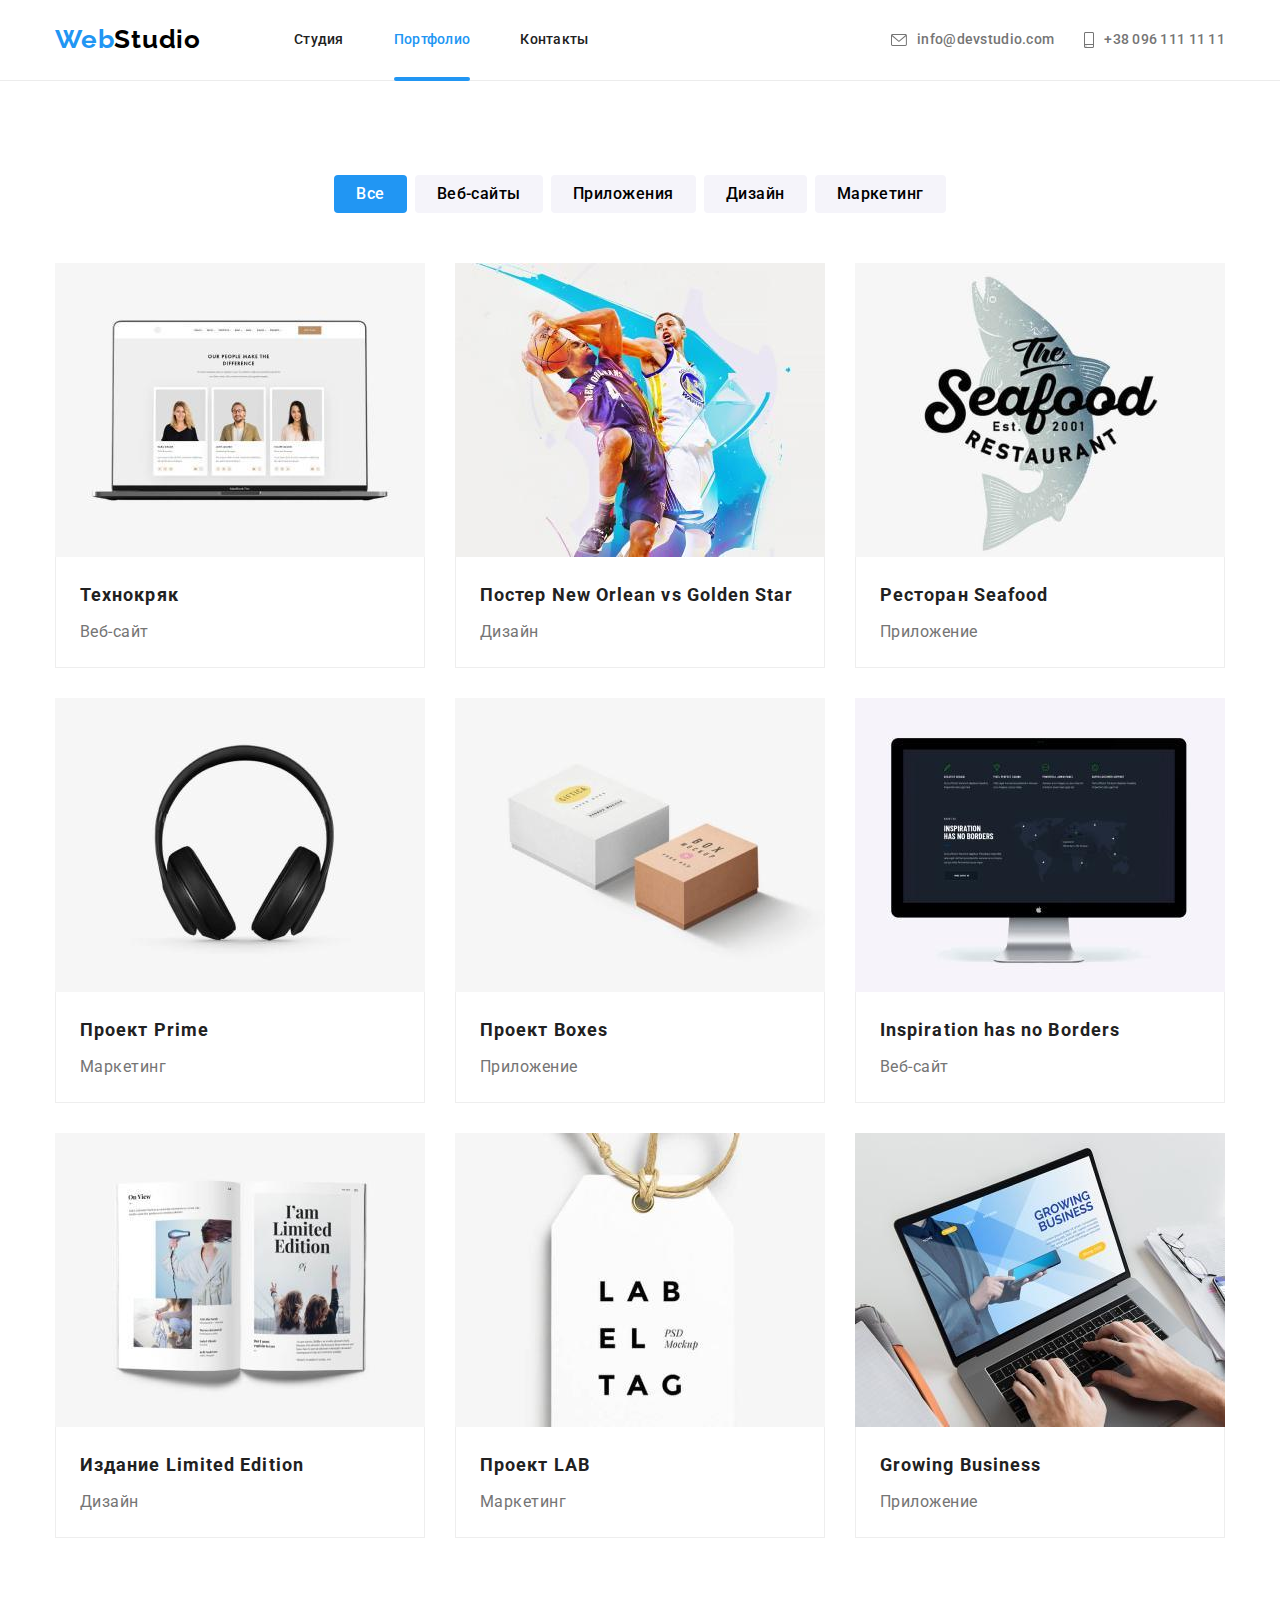
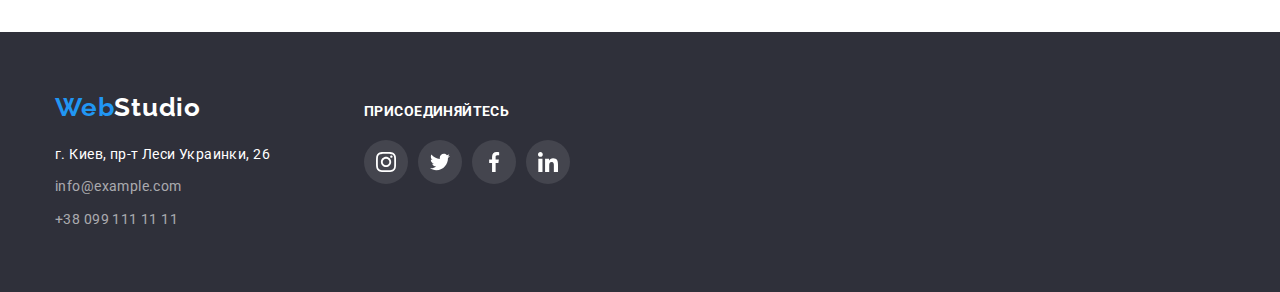
==== portfolio.html @ a7e062fb "goit-markup-hw-06" ====
<!DOCTYPE html>
<html lang="ru">
<head>
    <meta charset="UTF-8">
    <meta http-equiv="X-UA-Compatible" content="IE=edge">
    <meta name="viewport" content="width=device-width, initial-scale=1.0">
    <title>Portfolio</title>
    <link rel="preconnect" href="https://fonts.googleapis.com">
    <link rel="preconnect" href="https://fonts.gstatic.com" crossorigin>
    <link href="https://fonts.googleapis.com/css2?family=Raleway:wght@700&family=Roboto:wght@400;500;700;900&display=swap"
        rel="stylesheet">
    <link rel="stylesheet" href="https://cdnjs.cloudflare.com/ajax/libs/modern-normalize/1.1.0/modern-normalize.css"
        integrity="sha512-Y0MM+V6ymRKN2zStTqzQ227DWhhp4Mzdo6gnlRnuaNCbc+YN/ZH0sBCLTM4M0oSy9c9VKiCvd4Jk44aCLrNS5Q=="
        crossorigin="anonymous" referrerpolicy="no-referrer" />
    <link rel="stylesheet" href="./css/styles.css" />
</head>
<body>
<header class="header">
    <div class="container header-container">
        <nav class="header-nav">
            <a class="link logo logo-header" href="">Web<span class="logo1" lang="en">Studio</span></a>
            <ul class="list menu-list menu-list-header">
                <li class="menu-item">
                    <a class="menu-link menu-link-header link" href="index.html">Студия</a>
                </li>
                <li class="menu-item">
                    <a class="menu-link menu-link-header link current" href="portfolio.html">Портфолио</a>
                </li>
                <li class="menu-item">
                    <a class="menu-link menu-link-header link" href="">Контакты</a>
                </li>
            </ul>
        </nav>
        <ul class="list menu-list header-connect">
            <li class="list-header-mail list-header-contact contact-item">
                <a class="header-contact link header-mail contact-link" href="mailto:info@devstudio.com">
                    <svg class="contact-icon" width="16" height="12">
                        <use href="./images/icons.svg#icon-envelope"></use>
                    </svg>
                    info@devstudio.com</a>
            </li>
            <li class="list-header-contact contact-item">
                <a class="header-contact link header-phone contact-link" href="tel:+380961111111">
                    <svg class="contact-icon" width="10" height="16">
                        <use href="./images/icons.svg#icon-smartphone"></use>
                    </svg>
                    +38 096 111 11 11</a>
            </li>
        </ul>
    </div>
</header>
    <main>
        <section class="section">
            <div class="container portfolio-container">
            <h2 hidden>Перечень услуг</h2>
            <ul class="list btn-menu">
                <li class="btn-list">
                    <button class="btn-item active" type="button">Все</button>
                </li>
                <li class="btn-list">
                    <button class="btn-item" type="button">Веб-сайты</button>
                </li>
                <li class="btn-list">
                    <button class="btn-item" type="button">Приложения</button>
                </li>
                <li class="btn-list">
                    <button class="btn-item" type="button">Дизайн</button>
                </li>
                <li class="btn-list">
                    <button class="btn-item" type="button">Маркетинг</button>
                </li>
            </ul>
            <ul class="list cart-list">
                <li class="cart-item">
                    <a href="" class="cart-item-link link">
                    <div class="cart-item-wrap">
                    <img src="./images/technokryak.jpg" alt="site" width="370" height="294">
                    <p class="cart-item-img-text">
                        Технокряк это современная площадка
                        распространения коронавируса. Компании
                        используют эту платформу для цифрового
                        шпионажа и атак на защищённые сервера
                        конкурентов.
                    </p>
                    </div>
                    <div class="cart-item-text">
                    <h3 class="project-title">Технокряк</h3>
                    <p class="project-body">Веб-сайт</p>
                    </div>
                    </a>
                </li>
                <li class="cart-item">
                    <a href="" class="cart-item-link link">
                    <div class="cart-item-wrap">
                    <img src="./images/poster.jpg" alt="design" width="370" height="294">
                    <p class="cart-item-img-text">
                        Технокряк это современная площадка
                        распространения коронавируса. Компании
                        используют эту платформу для цифрового
                        шпионажа и атак на защищённые сервера
                        конкурентов.
                    </p>
                    </div>
                    <div class="cart-item-text">
                    <h3 class="project-title">Постер <span lang="en">New Orlean vs Golden Star</span> </h3>
                    <p class="project-body">Дизайн</p>
                    </div>
                    </a>
                </li>
                <li class="cart-item">
                    <a href="" class="cart-item-link link">
                    <div class="cart-item-wrap">
                    <img src="./images/restoran.jpg" alt="app" width="370" height="294">
                    <p class="cart-item-img-text">
                        Технокряк это современная площадка
                        распространения коронавируса. Компании
                        используют эту платформу для цифрового
                        шпионажа и атак на защищённые сервера
                        конкурентов.
                    </p>
                    </div>
                    <div class="cart-item-text">
                    <h3 class="project-title">Ресторан <span lang="en">Seafood</span></h3>
                    <p class="project-body">Приложение</p>
                    </div>
                    </a>
                </li>
                <li class="cart-item">
                    <a href="" class="cart-item-link link">
                    <div class="cart-item-wrap">
                    <img src="./images/prime.jpg" alt="marketing" width="370" height="294">
                    <p class="cart-item-img-text">
                        Технокряк это современная площадка
                        распространения коронавируса. Компании
                        используют эту платформу для цифрового
                        шпионажа и атак на защищённые сервера
                        конкурентов.
                    </p>
                    </div>
                    <div class="cart-item-text">
                    <h3 class="project-title">Проект <span lang="en">Prime</span></h3>
                    <p class="project-body">Маркетинг</p>
                    </div>
                    </a>
                </li>
                <li class="cart-item">
                    <a href="" class="cart-item-link link">
                    <div class="cart-item-wrap">
                    <img src="./images/boxes.jpg" alt="app" width="370" height="294">
                    <p class="cart-item-img-text">
                        Технокряк это современная площадка
                        распространения коронавируса. Компании
                        используют эту платформу для цифрового
                        шпионажа и атак на защищённые сервера
                        конкурентов.
                    </p>
                    </div>
                    <div class="cart-item-text">
                    <h3 class="project-title">Проект <span lang="en">Boxes</span></h3>
                    <p class="project-body">Приложение</p>
                    </div>
                    </a>
                </li>
                <li class="cart-item">
                    <a href="" class="cart-item-link link">
                    <div class="cart-item-wrap">
                    <img src="./images/inspiration.jpg" alt="site" width="370" height="294">
                    <p class="cart-item-img-text">
                        Технокряк это современная площадка
                        распространения коронавируса. Компании
                        используют эту платформу для цифрового
                        шпионажа и атак на защищённые сервера
                        конкурентов.
                    </p>
                    </div>
                    <div class="cart-item-text">
                    <h3 class="project-title" lang="en">Inspiration has no Borders</h3>
                    <p class="project-body">Веб-сайт</p>
                    </div>
                    </a>
                </li>
                <li class="cart-item">
                    <a href="" class="cart-item-link link">
                    <div class="cart-item-wrap">
                    <img src="./images/izdanie.jpg" alt="design" width="370" height="294">
                    <p class="cart-item-img-text">
                        Технокряк это современная площадка
                        распространения коронавируса. Компании
                        используют эту платформу для цифрового
                        шпионажа и атак на защищённые сервера
                        конкурентов.
                    </p>
                    </div>
                    <div class="cart-item-text">
                    <h3 class="project-title">Издание <span lang="en">Limited Edition</span></h3>
                    <p class="project-body">Дизайн</p>
                    </div>
                    </a>
                </li>
                <li class="cart-item">
                    <a href="" class="cart-item-link link">
                    <div class="cart-item-wrap">
                    <img src="./images/lab.jpg" alt="marketing" width="370" height="294">
                    <p class="cart-item-img-text">
                        Технокряк это современная площадка
                        распространения коронавируса. Компании
                        используют эту платформу для цифрового
                        шпионажа и атак на защищённые сервера
                        конкурентов.
                    </p>
                    </div>
                    <div class="cart-item-text">
                    <h3 class="project-title">Проект <span lang="en">LAB</span></h3>
                    <p class="project-body">Маркетинг</p>
                    </div>
                    </a>
                </li>
                <li class="cart-item">
                    <a href="" class="cart-item-link link">
                    <div class="cart-item-wrap">
                    <img src="./images/growing.jpg" alt="app" width="370" height="294">
                    <p class="cart-item-img-text">
                        Технокряк это современная площадка
                        распространения коронавируса. Компании
                        используют эту платформу для цифрового
                        шпионажа и атак на защищённые сервера
                        конкурентов.
                    </p>
                    </div>
                    <div class="cart-item-text">
                    <h3 class="project-title" lang="en">Growing Business</h3>
                    <p class="project-body">Приложение</p>
                    </div>
                    </a>
                </li>
            </ul>
            </div>
        </section>
    </main>
    <footer class="footer">
        <div class="container footer-container">
            <div class="footer-container-address">
                <a class="link logo logo-footer" href="">Web<span class="logo2" lang="en">Studio</span></a>
                <address class="footer-address">
                    <a class="address-city link address-connect-item" href="https://goo.gl/maps/vY3BDn3XB5CnUUM28">г. Киев,
                        пр-т Леси Украинки, 26</a>
                    <ul class=" list menu-list footer-connect">
                        <li class="address-connect-item footer-connect-item">
                            <a class="link footer-contact footer-mail" href="info@example.com">info@example.com</a>
                        </li>
                        <li class="address-connect-item footer-connect-item footer-connect-phone">
                            <a class="link footer-contact footer-phone" href="tel:+380991111111">+38 099 111 11 11</a>
                        </li>
                    </ul>
                </address>
            </div>
            <div class="footer-links">
                <p class="footer-links-title">Присоединяйтесь</p>
                <ul class="footer-items list">
                    <li class="footer-item">
                        <a href="" class="footer-link footer-instagram">
                            <svg class="footer-icon" width="20" height="20">
                                <use href="./images/icons.svg#icon-instagram"></use>
                            </svg>
                        </a>
                    </li>
                    <li class="footer-item">
                        <a href="" class="footer-link footer-twitter">
                            <svg class="footer-icon" width="20" height="20">
                                <use href="./images/icons.svg#icon-twitter"></use>
                            </svg>
                        </a>
                    </li>
                    <li class="footer-item">
                        <a href="" class="footer-link footer-facebook">
                            <svg class="footer-icon" width="20" height="20">
                                <use href="./images/icons.svg#icon-facebook"></use>
                            </svg>
                        </a>
                    </li>
                    <li class="footer-item">
                        <a href="" class="footer-link footer-linkedin">
                            <svg class="footer-icon" width="20" height="20">
                                <use href="./images/icons.svg#icon-linkedin"></use>
                            </svg>
                        </a>
                    </li>
                </ul>
            </div>
        </div>
    </footer>
</body>
</html>
---- css/styles.css ----
:root {
  --header-color: #212121;
  --logo-color: #2196f3;
  --logo1-color: #000000;
  --hero-color: #2f303a;
  --primary-title-color: #ffffff;
  --primary-text-color: #757575;
  --btn-item-color: #f5f4fa;
  --footer-contact: rgba(255, 255, 255, 0.6);
  --header-border-color: #ececec;
  --item-border-color: #eeeeee;
  --footer-links: rgba(255, 255, 255, 0.1);
  --social-links: #afb1b8;
  --transition-timing: cubic-bezier(0.4, 0, 0.2, 1);
}

p,
h1,
h2,
h3,
h4,
h5,
h6 {
  margin: 0;
}

ul {
  margin: 0;
  padding: 0;
}

body {
  font-family: "Roboto", sans-serif;
  color: var(--header-color);
  background-color: var(--primary-title-color);
}

.container {
  width: 1200px;
  padding-left: 15px;
  padding-right: 15px;
  margin: 0 auto;
}

.list {
  list-style: none;
}

.link {
  text-decoration: none;
}

/*Studio-header*/

.logo {
  font-family: "Raleway";
  font-style: normal;
  font-weight: bold;
  font-size: 26px;
  line-height: 1.19;
  letter-spacing: 0.03em;
  color: var(--logo-color);
}

.logo1 {
  font-family: Raleway;
  font-style: normal;
  font-weight: bold;
  font-size: 26px;
  line-height: 1.19;
  letter-spacing: 0.03em;
  color: var(--logo1-color);
}

.header-container {
  display: flex;
  align-items: center;
}

.logo-header {
  padding-top: 24px;
  padding-bottom: 25px;
}

.logo {
  margin-right: 93px;
}

.header {
  border-bottom: 1px solid var(--header-border-color);
}

.header-nav {
  display: flex;
  align-items: center;
}

.menu-list {
  display: flex;
}

.menu-link.current::after {
  content: "";
  position: absolute;
  display: block;
  width: 100%;
  height: 4px;
  background: var(--logo-color);
  border-radius: 2px;
  bottom: -1px;
}

.menu-link-header,
.header-contact {
  padding-top: 32px;
  padding-bottom: 32px;
}

.menu-item:not(:last-child) {
  margin-right: 50px;
}

.header-connect {
  margin-left: auto;
}

.contact-item {
  transition: color 250ms var(--transition-timing);
}

.contact-item:not(:last-child) {
  margin-right: 30px;
}

.contact-item > a:hover,
.contact-item > a:focus {
  color: var(--logo-color);
}

.contact-link {
  transition: color 250ms var(--transition-timing);
  width: 100%;
  height: 100%;
  display: flex;
  align-items: center;
}

.contact-icon {
  transition: color 250ms var(--transition-timing);
  fill: currentColor;
  margin-right: 10px;
}

.menu-link {
  position: relative;
  font-weight: 500;
  font-size: 14px;
  line-height: 1.14;
  letter-spacing: 0.02em;
  transition: color 250ms var(--transition-timing);
  color: var(--header-color);
  display: block;
}

.menu-link.current:hover {
  color: var(--logo-color);
}

.menu-link:hover,
.menu-link:focus,
.footer-contact:hover,
.footer-contact:focus,
.contact-item:hover,
.contact-item:focus {
  color: var(--logo-color);
}

.contact-link:hover .contact-icon,
.contact-link:focus .contact-icon {
  fill: var(--logo-color);
}

.header-contact {
  font-weight: 500;
  font-size: 14px;
  font-style: normal;
  line-height: 1.14;
  letter-spacing: 0.02em;
  color: var(--primary-text-color);
}

/*Studio-main*/

.hero {
  background-color: var(--hero-color);
  padding-top: 200px;
  padding-bottom: 200px;
  background-image: linear-gradient(
      rgba(47, 48, 58, 0.4),
      rgba(47, 48, 58, 0.4)
    ),
    url(../images/hero-background.jpg);
  background-repeat: no-repeat;
  background-size: cover;
  background-position: center;
  max-width: 1600px;
  margin: auto;
}

.main-title {
  font-weight: 900;
  font-size: 44px;
  line-height: 1.36;
  letter-spacing: 0.06em;
  text-transform: uppercase;
  text-align: center;
  color: var(--primary-title-color);
  margin-bottom: 30px;
  width: 696px;
  margin-left: 252px;
}

.btn-title {
  font-family: inherit;
  font-style: normal;
  font-weight: bold;
  font-size: 16px;
  line-height: 1.87;
  letter-spacing: 0.06em;
  background: var(--logo-color);
  box-shadow: 0px 4px 4px rgba(0, 0, 0, 0.15);
  border: 0;
  border-radius: 4px;
  color: var(--primary-title-color);
  cursor: pointer;
  padding: 10px 32px;
  margin-left: 500px;
}

.section {
  padding-top: 94px;
  padding-bottom: 94px;
}

.attribute-conatiner {
  margin-bottom: 94px;
}

.attribute-list {
  display: flex;
  align-items: center;
}

.attribute-item:not(:last-child) {
  margin-right: 30px;
}

.attribute-item {
  display: flex;
  flex-direction: column;
  width: 270px;
}

.attribute-image {
  width: 100%;
  height: 120px;
  border-radius: 4px;
  background-color: var(--btn-item-color);
  display: flex;
  align-items: center;
  justify-content: center;
  margin-bottom: 30px;
}

.attribute-title {
  font-weight: bold;
  font-size: 14px;
  line-height: 1.14;
  letter-spacing: 0.03em;
  text-transform: uppercase;
  color: var(--header-color);
  margin-bottom: 10px;
}

.attribute-body {
  font-size: 14px;
  line-height: 1.71;
  letter-spacing: 0.03em;
  color: var(--primary-text-color);
}

.working-section {
  padding-top: 0;
}

.working-list {
  display: flex;
  flex-wrap: wrap;
  margin-right: -30px;
}

.working-item {
  position: relative;
  flex-basis: calc(100% / 3 - 30px);
  margin-right: 30px;
}

.second-title {
  font-weight: bold;
  font-size: 36px;
  line-height: 1.16;
  letter-spacing: 0.03em;
  color: var(--header-color);
  margin-bottom: 50px;
  text-align: center;
}

.working-item-wrap {
  display: flex;
  width: 100%;
  height: 70px;
  justify-content: center;
  align-items: center;
  position: absolute;
  bottom: 0;
  background: rgba(47, 48, 58, 0.8);
}

.working-item-text {
  text-align: center;
  font-weight: 700;
  font-size: 14px;
  line-height: 1.14;
  letter-spacing: 0.03em;
  text-transform: uppercase;
  color: var(--primary-title-color);
}

.team-section {
  background-color: var(--btn-item-color);
}

.team-title {
  font-weight: bold;
  font-size: 36px;
  line-height: 1.16;
  letter-spacing: 0.03em;
  color: var(--header-color);
  text-align: center;
  margin-bottom: 50px;
}

.team-list {
  display: flex;
}

.team-item:not(:last-child) {
  margin-right: 30px;
}

.team-item-text {
  padding-top: 30px;
  padding-bottom: 30px;
  text-align: center;
}

.team-item {
  background-color: var(--primary-title-color);
  box-shadow: 0px 1px 3px rgba(0, 0, 0, 0.12), 0px 1px 1px rgba(0, 0, 0, 0.14),
    0px 2px 1px rgba(0, 0, 0, 0.2);
  border-radius: 0px 0px 4px 4px;
}

.team-name {
  font-weight: 500;
  font-size: 16px;
  line-height: 1.18;
  letter-spacing: 0.03em;
  color: var(--header-color);
  margin-bottom: 10px;
}

.team-pos {
  font-size: 16px;
  line-height: 1.18;
  letter-spacing: 0.03em;
  color: var(--primary-text-color);
  margin-bottom: 16px;
}

.social-list {
  display: flex;
  justify-content: center;
}

.social-item {
  width: 44px;
  height: 44px;
}

.social-item:not(last-child) {
  margin-right: 10px;
}

.social-link {
  width: 100%;
  height: 100%;
  display: block;
  background-color: var(--primary-title-color);
  border-radius: 50%;
  display: flex;
  align-items: center;
  justify-content: center;
  transition: background-color 250ms var(--transition-timing);
}

.social-icon {
  fill: var(--social-links);
  transition: fill 250ms var(--transition-timing);
}

.social-link:hover,
.social-link:focus {
  background-color: var(--logo-color);
}

.social-link:hover .social-icon,
.social-link:focus .social-icon {
  fill: var(--primary-title-color);
}

.clients-title {
  font-weight: bold;
  font-size: 36px;
  line-height: 1.16;
  letter-spacing: 0.03em;
  color: var(--header-color);
  text-align: center;
  margin-bottom: 50px;
}

.clients-list {
  display: flex;
  justify-content: center;
}

.clients-item {
  width: 170px;
  height: 92px;
}

.clients-item:not(last-child) {
  margin-right: 30px;
}

.clients-link {
  width: 100%;
  height: 100%;
  background-color: var(--primary-title-color);
  display: flex;
  align-items: center;
  justify-content: center;
  border: 1px solid var(--social-links);
  box-sizing: border-box;
  border-radius: 4px;
  transition: border 250ms var(--transition-timing);
}

.clients-icon {
  fill: var(--social-links);
  transition: fill 250ms var(--transition-timing);
}

.clients-link:hover,
.clients-link:focus {
  border-color: var(--logo-color);
}

.clients-link:hover .clients-icon,
.clients-link:focus .clients-icon {
  fill: var(--logo-color);
}

/*Studio-footer*/

.footer {
  background-color: var(--hero-color);
  padding-top: 60px;
  padding-bottom: 60px;
}

.footer-container {
  display: flex;
  align-items: baseline;
}

.footer-container-address {
  display: flex;
  flex-direction: column;
  margin-right: 70px;
}

.logo2 {
  font-family: "Raleway";
  font-style: normal;
  font-weight: bold;
  font-size: 26px;
  line-height: 1.19;
  letter-spacing: 0.03em;
  color: var(--primary-title-color);
}

.footer-address {
  margin-top: 20px;
}

.address-city {
  font-style: normal;
  font-weight: normal;
  font-size: 14px;
  line-height: 1.71;
  letter-spacing: 0.03em;
  color: var(--primary-title-color);
}

.footer-connect-phone {
  margin-top: 9px;
}

.footer-connect {
  display: flex;
  flex-direction: column;
  margin-top: 9px;
}

.address-connect-item {
  display: inline-block;
}

.footer-contact {
  font-weight: normal;
  font-size: 14px;
  font-style: normal;
  line-height: 1.71;
  letter-spacing: 0.03em;
  color: var(--footer-contact);
  display: inline-block;
  transition: color 250ms var(--transition-timing);
}

.footer-links-title {
  font-weight: bold;
  font-size: 14px;
  line-height: 1.14;
  letter-spacing: 0.03em;
  color: var(--primary-title-color);
  text-transform: uppercase;
  margin-bottom: 20px;
}

.footer-items {
  display: flex;
}

.footer-item {
  width: 44px;
  height: 44px;
  margin-right: 10px;
}

.footer-item:not(last-child) {
  margin-right: 10px;
}

.footer-link {
  width: 100%;
  height: 100%;
  border-radius: 50%;
  display: flex;
  align-items: center;
  justify-content: center;
  background-color: var(--footer-links);
  transition: color 250ms var(--transition-timing);
}

.footer-icon {
  fill: var(--primary-title-color);
}

.footer-link:hover,
.footer-link:focus {
  background-color: var(--logo-color);
}

/*Portfolio-main*/

.btn-menu {
  display: flex;
  justify-content: center;
  margin-bottom: 50px;
}

.btn-item {
  font-family: Roboto;
  font-style: normal;
  font-weight: 500;
  font-size: 16px;
  line-height: 1.62;
  letter-spacing: 0.03em;
  box-sizing: border-box;
  border-radius: 4px;
  border: 0;
  background-color: var(--btn-item-color);
  cursor: pointer;
  padding: 6px 22px;
  transition: color, box-shadow, background-color,
    250ms var(--transition-timing);
}

.btn-list:not(:last-child) {
  margin-right: 8px;
}

.btn-item:hover,
.btn-item:focus {
  color: var(--primary-title-color);
  background-color: var(--logo-color);
  box-shadow: 0px 1px 1px rgba(0, 0, 0, 0.12), 0px 4px 4px rgba(0, 0, 0, 0.06),
    1px 4px 6px rgba(0, 0, 0, 0.16);
}

.btn-item:active {
  background-color: var(--logo-color);
}

.cart-list {
  display: flex;
  flex-wrap: wrap;
  margin-top: -30px;
  margin-left: -30px;
}

.cart-item {
  position: relative;
  width: 100%;
  height: 100%;
  display: flex;
  margin-top: 30px;
  margin-left: 30px;
  box-sizing: border-box;
  flex-basis: calc((100% - 90px) / 3);
}

.cart-item-link:hover .cart-item-img-text,
.cart-item-link:focus .cart-item-img-text {
  transform: translateY(0);
}

.cart-item-wrap {
  position: relative;
  overflow: hidden;
}

.cart-item-img-text {
  position: absolute;
  opacity: 1;
  width: 100%;
  height: 100%;
  padding: 63px 24px;
  display: flex;
  justify-content: center;
  align-items: center;
  color: var(--primary-title-color);
  background-color: rgba(33, 150, 243, 0.9);
  top: 0;
  left: 0;
  transform: translateY(101%);
  transition: transform 250ms cubic-bezier(0.4, 0, 0.2, 1);
  font-family: Roboto;
  font-size: 18px;
  line-height: 1.56;
  letter-spacing: 0.03em;
}

.cart-item-link {
  display: block;
  transition: box-shadow 250ms var(--transition-timing);
}

.cart-item-link:hover,
.cart-item-link:focus {
  box-shadow: 0px 1px 1px rgba(0, 0, 0, 0.12), 0px 4px 4px rgba(0, 0, 0, 0.06),
    1px 4px 6px rgba(0, 0, 0, 0.16);
}

img {
  display: block;
  max-width: 100%;
  height: auto;
}

.cart-item-text {
  border-top: 0;
  border-right: 1px solid var(--item-border-color);
  border-left: 1px solid var(--item-border-color);
  border-bottom: 1px solid var(--item-border-color);
  box-sizing: border-box;
  padding-top: 20px;
  padding-left: 24px;
  padding-bottom: 20px;
  padding-right: 24px;
}

.project-title {
  font-weight: bold;
  font-size: 18px;
  line-height: 2;
  letter-spacing: 0.06em;
  color: var(--header-color);
  margin-bottom: 4px;
}

.project-body {
  font-size: 16px;
  line-height: 1.87;
  letter-spacing: 0.03em;
  color: var(--primary-text-color);
}

.active,
.btn-item:hover {
  color: var(--primary-title-color);
  background-color: var(--logo-color);
}

.current,
.menu-link:hover {
  color: var(--logo-color);
}

/*Modal*/

.backdrop {
  width: 100vw;
  height: 100vh;
  position: fixed;
  top: 0;
  background: rgba(0, 0, 0, 0.2);
  transition: visibility 500ms var(--transition-timing),
    opacity 1000ms var(--transition-timing);
}

.modal {
  position: absolute;
  width: 528px;
  height: 581px;
  top: 50%;
  left: 50%;
  transform: translate(-50%, -50%) scale(1) rotate(0deg);
  background-color: var(--primary-title-color);
  box-shadow: 0px 1px 3px rgba(0, 0, 0, 0.12), 0px 1px 1px rgba(0, 0, 0, 0.14),
    0px 2px 1px rgba(0, 0, 0, 0.2);
  border-radius: 4px;
  transition: transform 500ms var(--transition-timing);
}

.backdrop.is-hidden .modal {
  transform: translate(-50%, -50%) scale(0.1) rotate(180deg);
  transition: transform 500ms var(--transition-timing);
}

.modal-btn {
  display: flex;
  justify-items: center;
  align-items: center;
  width: 30px;
  height: 30px;
  position: absolute;
  top: 8px;
  right: 8px;
  border: 1px solid rgba(0, 0, 0, 0.1);
  border-radius: 50%;
  background-color: inherit;
}

.modal-close {
  width: 18px;
  height: 18px;
}

.is-hidden {
  visibility: hidden;
  opacity: 0;
  pointer-events: none;
}
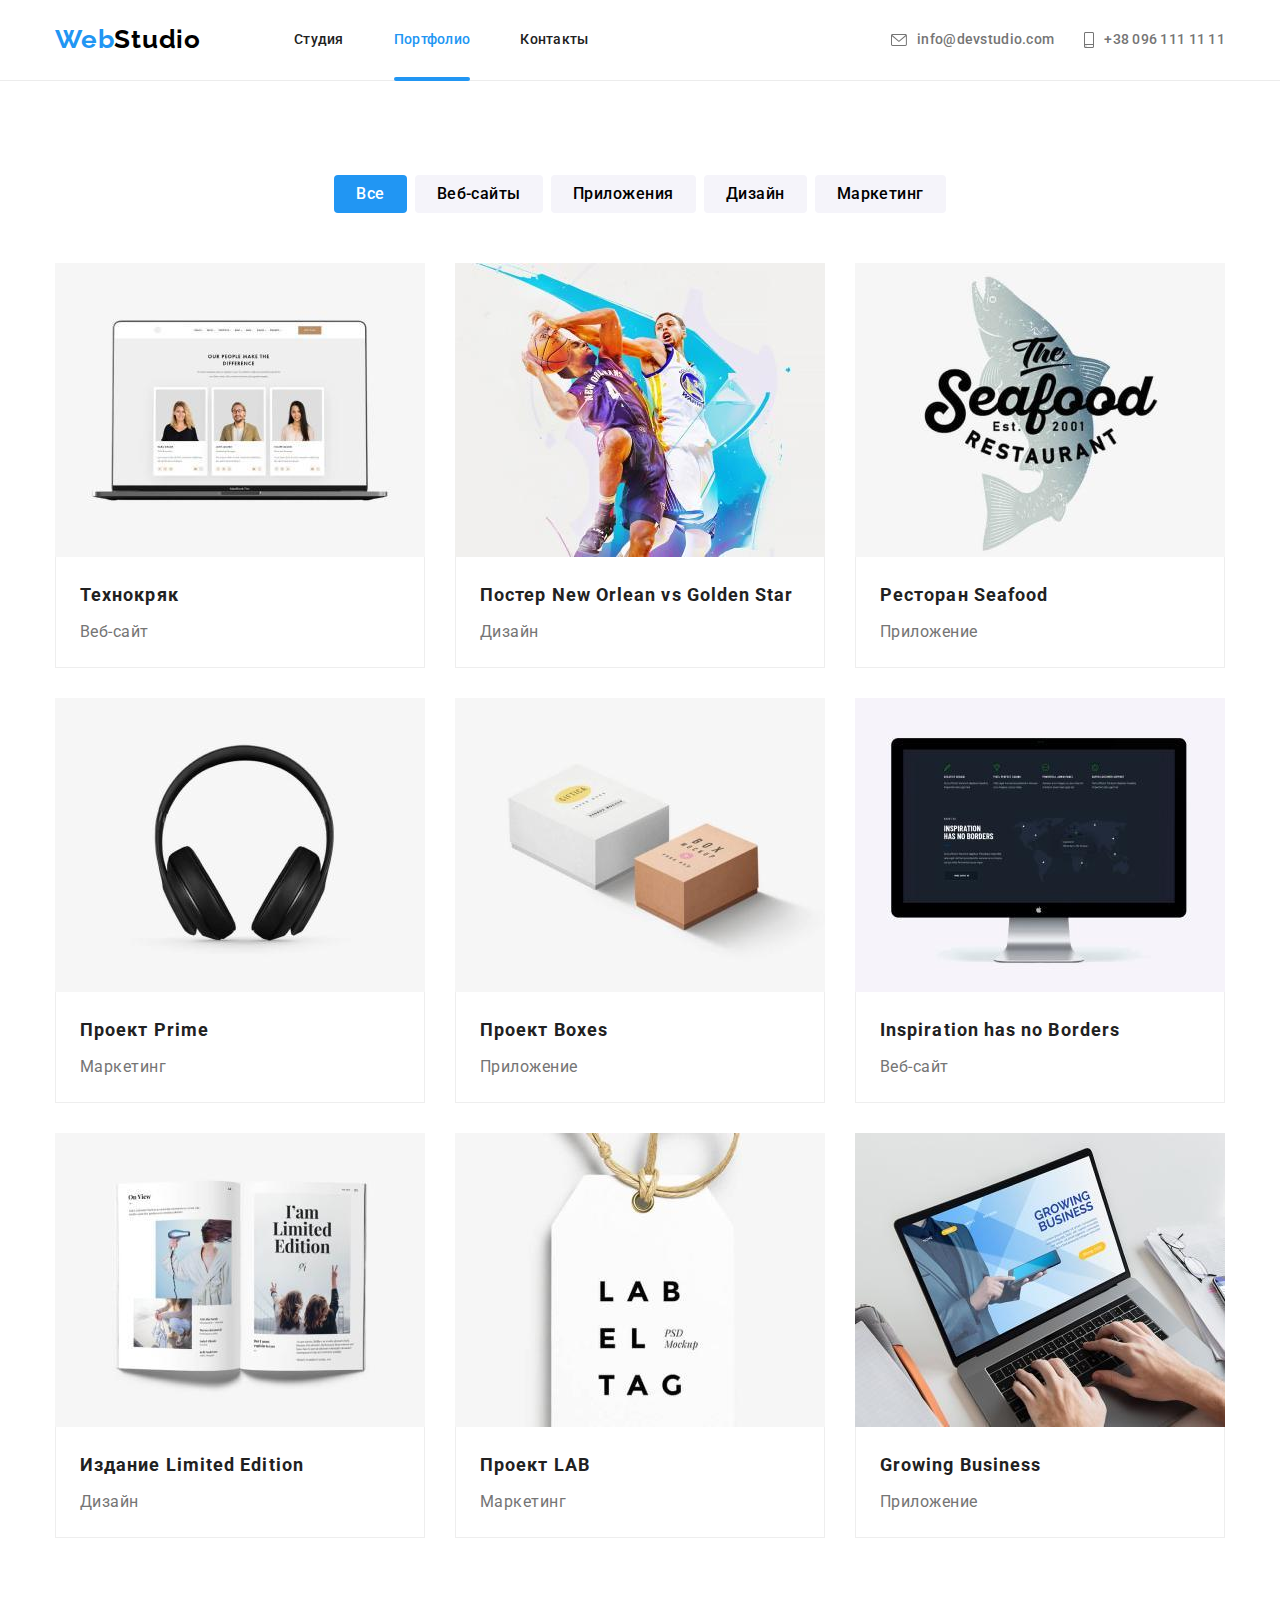
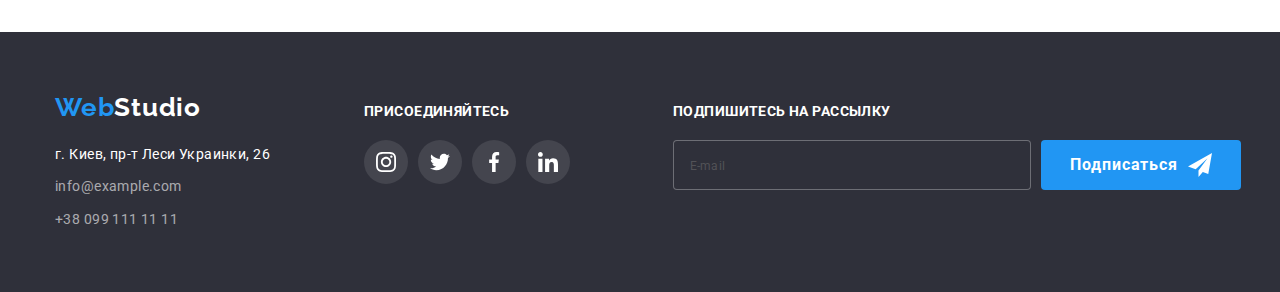
==== commit fd5bc328: "goit-markup-hw-06" ====
--- a/portfolio.html
+++ b/portfolio.html
@@ -287,6 +287,18 @@
                     </li>
                 </ul>
             </div>
+            <form class="footer-email">
+                <label><span class="footer-label">ПОДПИШИТЕСЬ НА РАССЫЛКУ </span>
+                    <input type="email" name="email" placeholder="E-mail" class="input" />
+            
+                </label>
+                <button type="submit" class="label-btn" data-modal-open>
+                    Подписаться
+                    <svg class="label-btn-svg" width="24" height="24">
+                        <use href="./images/icons.svg#icon-icon-send"></use>
+                    </svg>
+                </button>
+            </form>
         </div>
     </footer>
 </body>
--- a/css/styles.css
+++ b/css/styles.css
@@ -592,6 +592,56 @@
   background-color: var(--logo-color);
 }
 
+.footer-email {
+  width: 570px;
+  display: flex;
+  align-items: end;
+  margin-left: 93px;
+}
+.footer-label {
+  display: flex;
+  font-weight: 700;
+  font-size: 14px;
+  line-height: 1.14;
+  letter-spacing: 0.03em;
+  text-transform: uppercase;
+  color: var(--primary-title-color);
+  margin-bottom: 20px;
+}
+.input {
+  width: 358px;
+  height: 50px;
+  display: flex;
+  padding-left: 16px;
+  padding-top: 15px;
+  padding-bottom: 15px;
+  padding-right: 5px;
+  border: 1px solid rgba(255, 255, 255, 0.3);
+  border-radius: 4px;
+  background-color: var(--hero-color);
+  color: var(--primary-title-color);
+}
+.label-btn {
+  display: flex;
+  justify-content: center;
+  align-items: center;
+  border-radius: 4px;
+  width: 200px;
+  height: 50px;
+  background-color: var(--logo-color);
+  font-weight: 700;
+  font-size: 16px;
+  line-height: 1.87;
+  letter-spacing: 0.06em;
+  color: var(--primary-title-color);
+  margin-left: 10px;
+  cursor: pointer;
+  border: none;
+}
+.label-btn-svg {
+  margin-left: 10px;
+  fill: var(--primary-title-color);
+}
 /*Portfolio-main*/
 
 .btn-menu {
@@ -793,3 +843,160 @@
   opacity: 0;
   pointer-events: none;
 }
+
+.modal {
+  position: absolute;
+  top: 50%;
+  left: 50%;
+  width: 530px;
+  padding: 40px;
+  min-height: 580px;
+  background-color: var(--primary-title-color);
+  transform: translate(-50%, -50%) scale(1);
+  transition: transform 3s cubic-bezier(0.4, 0, 0.2, 1);
+}
+.modal-paragraph {
+  text-align: center;
+  margin-bottom: 12px;
+  font-weight: 700;
+  font-size: 20px;
+  line-height: 1.15;
+  letter-spacing: 0.03em;
+  color: var(--header-color);
+}
+
+.modal-label {
+  font-size: 12px;
+  line-height: 1.16;
+  letter-spacing: 0.01em;
+  color: var(--primary-text-color);
+}
+.modal-input-svg {
+  position: relative;
+}
+.svg-form {
+  position: absolute;
+  top: 50%;
+  transform: translateY(-50%);
+  left: 15px;
+  transition: fill 250ms cubic-bezier(0.4, 0, 0.2, 1);
+}
+
+.modal-text {
+  display: block;
+  margin-top: 10px;
+  margin-bottom: 4px;
+}
+
+.modal-input {
+  width: 100%;
+  height: 40px;
+  border: 1px solid rgba(33, 33, 33, 0.2);
+  border-radius: 4px;
+  cursor: pointer;
+  padding-left: 42px;
+  padding-top: 12px;
+  padding-bottom: 12px;
+  outline: none;
+  transition: border-color 250ms cubic-bezier(0.4, 0, 0.2, 1);
+}
+.modal-input:hover,
+.modal-input:focus {
+  border-color: var(--logo-color);
+}
+.modal-input:hover + .svg-form,
+.modal-input:focus + .svg-form {
+  fill: var(--logo-color);
+}
+
+::placeholder {
+  font-family: Roboto;
+  font-style: normal;
+  font-weight: normal;
+  font-size: 12px;
+  line-height: 1.16;
+  letter-spacing: 0.01em;
+  color: rgba(117, 117, 117, 0.5);
+}
+.textarea {
+  resize: none;
+  width: 100%;
+  height: 120px;
+  border: 1px solid rgba(33, 33, 33, 0.2);
+  box-sizing: border-box;
+  border-radius: 4px;
+  padding: 12px 16px;
+  margin-bottom: 20px;
+}
+.checkbox {
+  font-size: 14px;
+  line-height: 1.71;
+  letter-spacing: 0.01em;
+  color: var(--primary-text-color);
+  display: flex;
+  justify-content: center;
+  align-items: center;
+  margin-bottom: 30px;
+}
+.input-checkbox {
+  position: absolute;
+  -webkit-appearance: none;
+}
+.check-box {
+  position: absolute;
+  width: 16px;
+  height: 15px;
+  left: 54px;
+  background-image: url(../images/checkbox.svg);
+  background-position: center;
+  background-repeat: no-repeat;
+}
+.input-checkbox:focus + .check-box,
+.input-checkbox:hover + .check-box {
+  background-image: url(../images/hf-checkbox.svg);
+}
+
+.input-checkbox:checked + .check-box {
+  background-color: var(--accent-color);
+  background-image: url(../images/icon-check.svg);
+}
+.checkbox-link {
+  color: var(--logo-color);
+}
+.span-modal {
+  margin-left: 7px;
+}
+.modal-label-btn {
+  display: block;
+  margin: 0 auto;
+  width: 200px;
+  height: 50px;
+  background-color: var(--logo-color);
+  font-weight: 700;
+  font-size: 16px;
+  line-height: 1.87;
+  letter-spacing: 0.06em;
+  color: var(--primary-title-color);
+  box-shadow: 0px 4px 4px rgba(0, 0, 0, 0.15);
+  border: none;
+  border-radius: 4px;
+  cursor: pointer;
+}
+.modal-btn {
+  position: absolute;
+  width: 33px;
+  height: 33px;
+  border-radius: 50%;
+  border: 1px solid rgba(0, 0, 0, 0.1);
+  background-color: var(--primary-title-color);
+  top: 8px;
+  right: 8px;
+}
+.modal-close {
+  transition: fill 250ms cubic-bezier(0.4, 0, 0.2, 1);
+}
+.modal-btn:hover .modal-close,
+.modal-btn:focus .modal-close {
+  fill: var(--logo-color);
+  cursor: pointer;
+}
